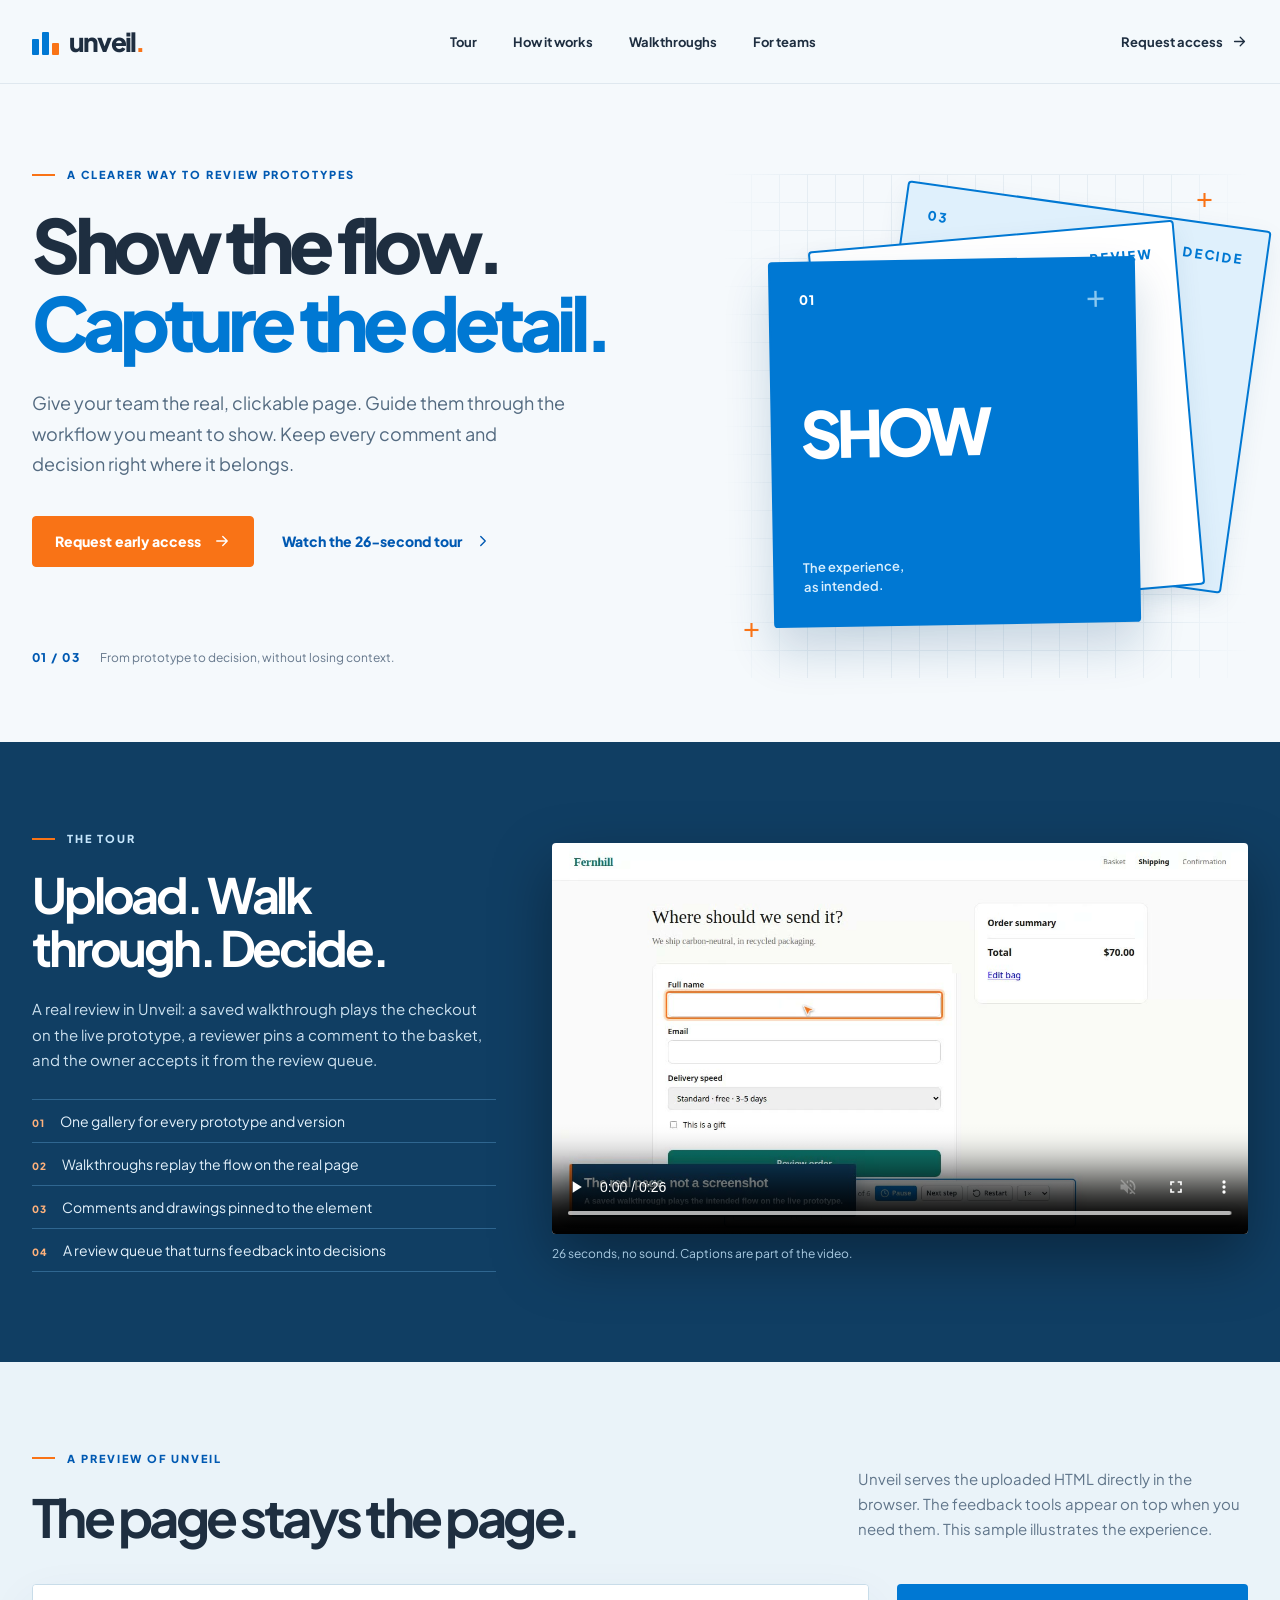
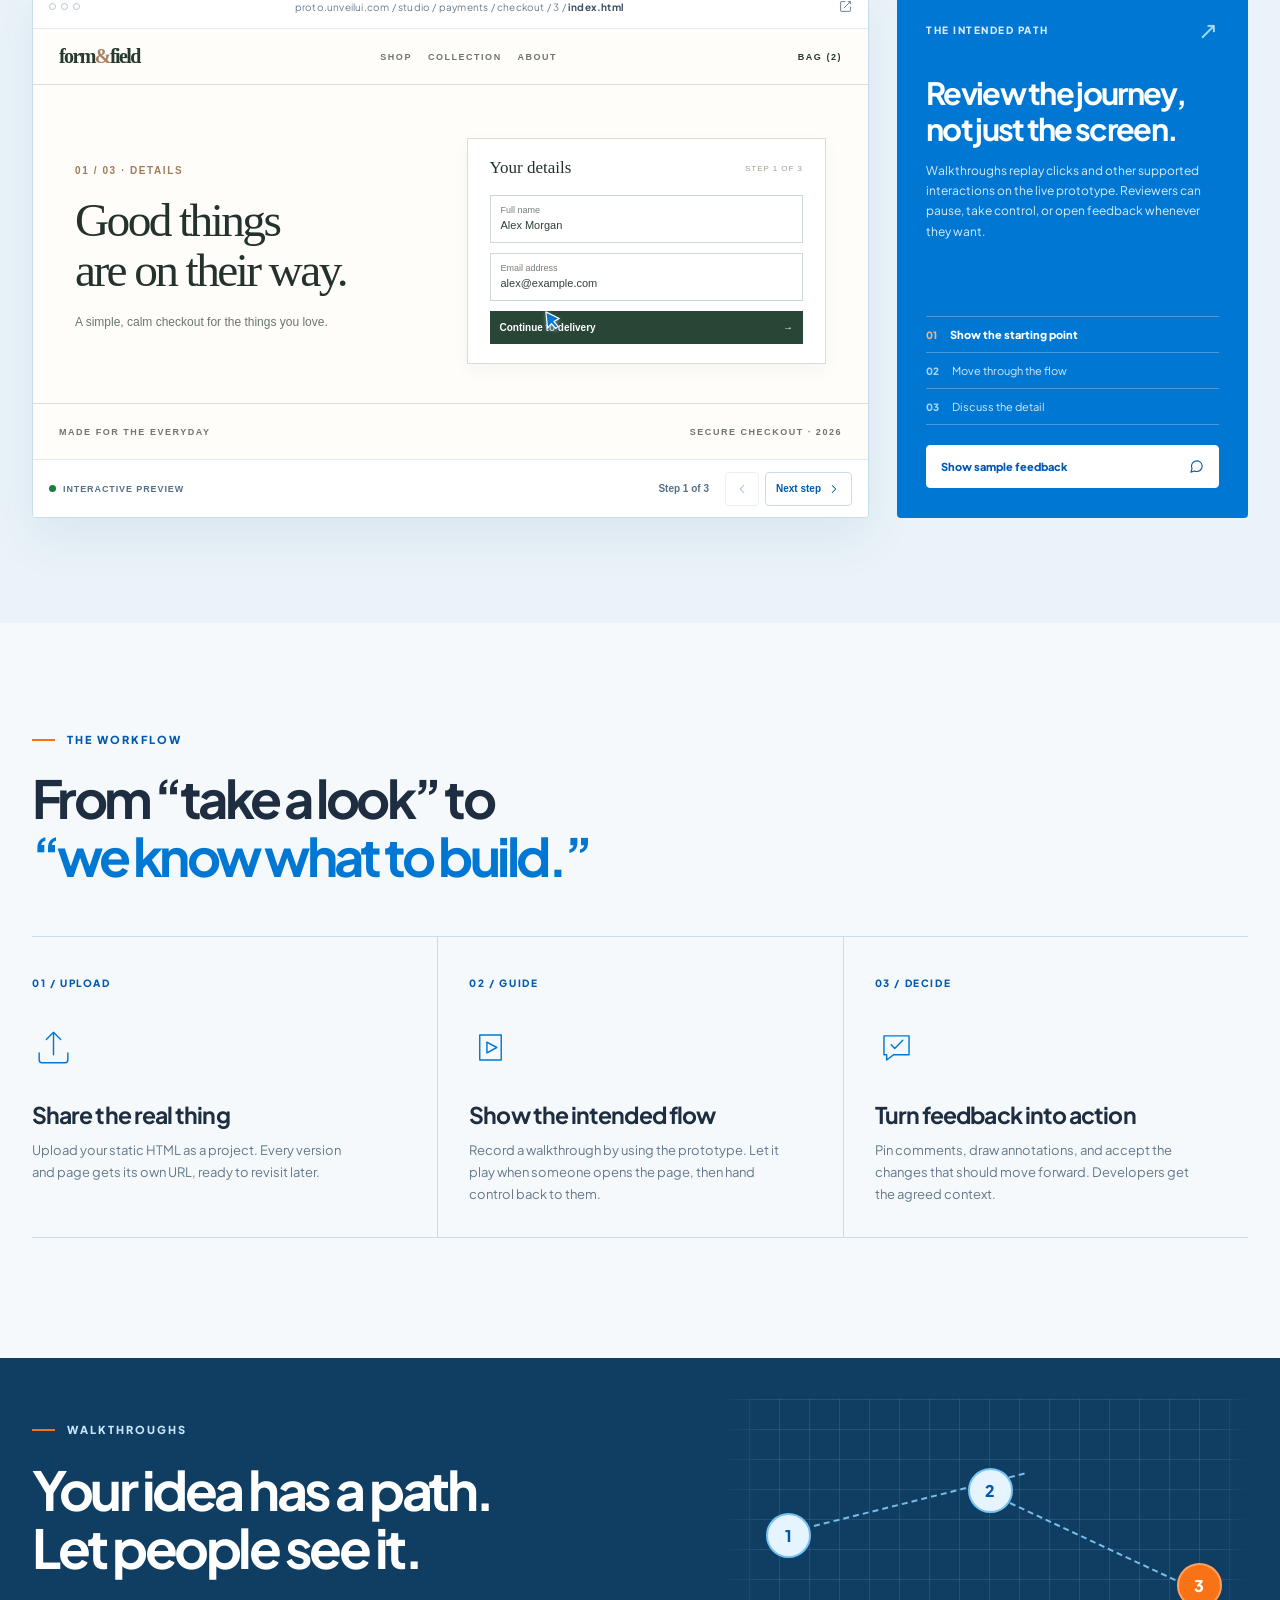
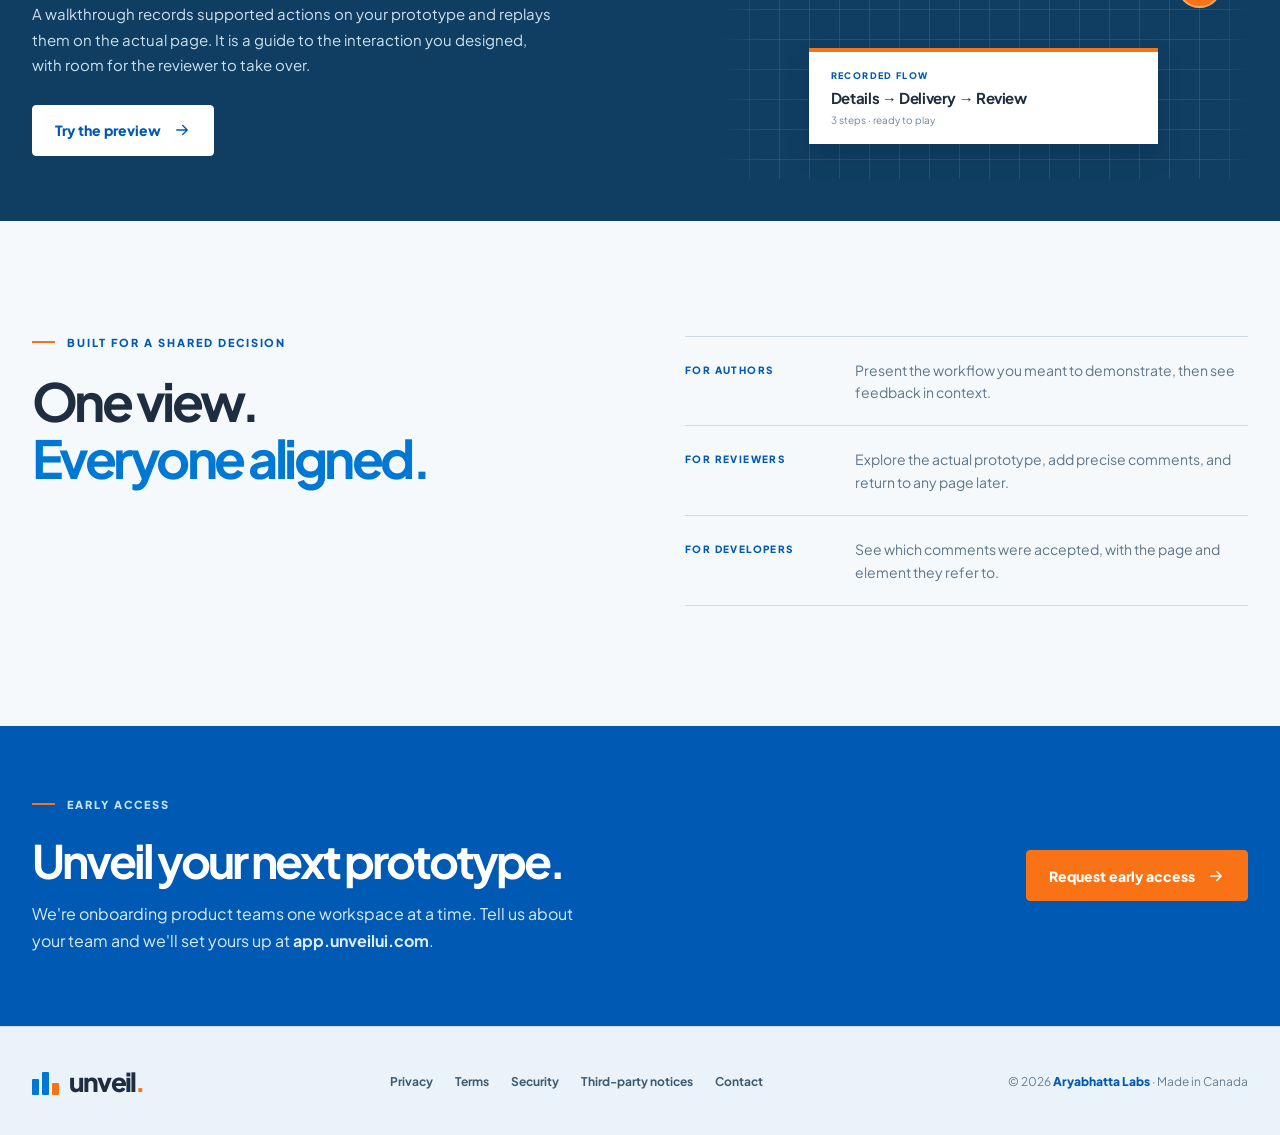
==== public/index.html @ dc978ab9 "Launch site for Unveil with tour video and legal pages Landing page with early-access CTAs and a 26-" ====
<!doctype html>
<html lang="en">
<head>
  <meta charset="utf-8">
  <meta name="viewport" content="width=device-width, initial-scale=1">
  <meta name="theme-color" content="#f5f9fc">
  <meta name="description" content="Unveil gives interactive UI prototypes a place for precise feedback, guided walkthroughs, and clear decisions.">
  <title>Unveil — show the flow, capture the detail</title>
  <link rel="canonical" href="https://www.unveilui.com/">
  <meta property="og:type" content="website">
  <meta property="og:title" content="Unveil — show the flow, capture the detail">
  <meta property="og:description" content="Share the real, clickable prototype. Replay the intended flow. Pin feedback to the exact element and decide what moves forward.">
  <meta property="og:url" content="https://www.unveilui.com/">
  <meta property="og:image" content="https://www.unveilui.com/assets/unveil-launch-poster.jpg">
  <meta property="og:video" content="https://www.unveilui.com/assets/unveil-launch.mp4">
  <link rel="stylesheet" href="styles.css">
  <script src="site.js" defer></script>
</head>
<body>
  <a class="skip-link" href="#main">Skip to content</a>
  <header class="site-header">
    <div class="shell header-inner">
      <a class="brand" href="#top" aria-label="Unveil home">
        <span class="brand-mark" aria-hidden="true"><span></span><span></span><span></span></span>
        <span>unveil<span class="brand-dot">.</span></span>
      </a>
      <nav class="site-nav" aria-label="Main navigation">
        <a href="#tour">Tour</a>
        <a href="#how-it-works">How it works</a>
        <a href="#walkthroughs">Walkthroughs</a>
        <a href="#for-teams">For teams</a>
      </nav>
      <a class="header-link" href="contact/?interest=access">Request access <svg viewBox="0 0 24 24" aria-hidden="true"><path d="M5 12h14m-6-6 6 6-6 6"/></svg></a>
    </div>
  </header>

  <main id="main">
    <section class="hero shell" id="top" aria-labelledby="hero-title">
      <div class="hero-copy">
        <p class="eyebrow"><span class="eyebrow-line"></span> A clearer way to review prototypes</p>
        <h1 id="hero-title">Show the flow.<br><span>Capture the detail.</span></h1>
        <p class="hero-lede">Give your team the real, clickable page. Guide them through the workflow you meant to show. Keep every comment and decision right where it belongs.</p>
        <div class="hero-actions">
          <a class="button button-primary" href="contact/?interest=access">Request early access <svg viewBox="0 0 24 24" aria-hidden="true"><path d="M5 12h14m-6-6 6 6-6 6"/></svg></a>
          <a class="button button-text" href="#tour">Watch the 26-second tour <svg viewBox="0 0 24 24" aria-hidden="true"><path d="m9 18 6-6-6-6"/></svg></a>
        </div>
        <div class="hero-footnote"><span class="footnote-mark" aria-hidden="true">01 / 03</span><span>From prototype to decision, without losing context.</span></div>
      </div>
      <div class="hero-visual" aria-hidden="true">
        <div class="visual-grid"></div>
        <div class="outline-card outline-back"><span>03</span><span>DECIDE</span></div>
        <div class="outline-card outline-mid"><span>02</span><span>REVIEW</span></div>
        <div class="outline-card outline-front">
          <span class="outline-top"><span>01</span><span class="little-plus">+</span></span>
          <span class="outline-word">SHOW</span>
          <span class="outline-bottom">The experience,<br>as intended.</span>
        </div>
        <div class="visual-cross visual-cross-one">+</div><div class="visual-cross visual-cross-two">+</div>
      </div>
    </section>

    <section class="tour-section" id="tour" aria-labelledby="tour-title">
      <div class="shell tour-inner">
        <div class="tour-copy">
          <p class="eyebrow light"><span class="eyebrow-line"></span> The tour</p>
          <h2 id="tour-title">Upload. Walk through. Decide.</h2>
          <p>A real review in Unveil: a saved walkthrough plays the checkout on the live prototype, a reviewer pins a comment to the basket, and the owner accepts it from the review queue.</p>
          <ul class="tour-points">
            <li><span>01</span> One gallery for every prototype and version</li>
            <li><span>02</span> Walkthroughs replay the flow on the real page</li>
            <li><span>03</span> Comments and drawings pinned to the element</li>
            <li><span>04</span> A review queue that turns feedback into decisions</li>
          </ul>
        </div>
        <figure class="tour-video">
          <video controls muted playsinline preload="metadata" poster="assets/unveil-launch-poster.jpg" aria-describedby="tour-caption">
            <source src="assets/unveil-launch.webm" type="video/webm">
            <source src="assets/unveil-launch.mp4" type="video/mp4">
            <a href="assets/unveil-launch.mp4">Download the Unveil tour (MP4, 26 seconds)</a>
          </video>
          <figcaption id="tour-caption">26 seconds, no sound. Captions are part of the video.</figcaption>
        </figure>
      </div>
    </section>

    <section class="preview-section" id="preview" aria-labelledby="preview-title">
      <div class="shell preview-heading">
        <div><p class="eyebrow"><span class="eyebrow-line"></span> A preview of Unveil</p><h2 id="preview-title">The page stays the page.</h2></div>
        <p>Unveil serves the uploaded HTML directly in the browser. The feedback tools appear on top when you need them. This sample illustrates the experience.</p>
      </div>
      <div class="shell preview-layout">
        <div class="preview-browser" aria-label="Interactive illustration of a reviewed prototype">
          <div class="browser-bar"><div class="browser-dots" aria-hidden="true"><i></i><i></i><i></i></div><span class="browser-url">proto.unveilui.com / studio / payments / checkout / 3 / <strong id="preview-path">index.html</strong></span><svg viewBox="0 0 24 24" aria-hidden="true"><path d="M17 3h4v4M10 14 21 3M21 13v7a1 1 0 0 1-1 1H4a1 1 0 0 1-1-1V4a1 1 0 0 1 1-1h7"/></svg></div>
          <div class="prototype" id="prototype">
            <div class="prototype-top"><div class="fake-logo">form<span>&amp;</span>field</div><span>SHOP&nbsp;&nbsp;&nbsp; COLLECTION&nbsp;&nbsp;&nbsp; ABOUT</span><span class="fake-cart">BAG (2)</span></div>
            <div class="prototype-content">
              <div class="prototype-intro"><span class="prototype-step" id="prototype-step">01 / 03 · DETAILS</span><h3 id="prototype-title">Good things<br>are on their way.</h3><p id="prototype-description">A simple, calm checkout for the things you love.</p></div>
              <div class="prototype-form">
                <div class="form-top"><span id="form-label">Your details</span><span id="form-count">STEP 1 OF 3</span></div>
                <div class="fake-field"><small id="field-one-label">Full name</small><span id="field-one-value">Alex Morgan</span></div>
                <div class="fake-field"><small id="field-two-label">Email address</small><span id="field-two-value">alex@example.com</span></div>
                <div class="fake-next" id="fake-next">Continue to delivery <span>→</span></div>
              </div>
            </div>
            <div class="prototype-bottom"><span>MADE FOR THE EVERYDAY</span><span>SECURE CHECKOUT · 2026</span></div>
            <div class="preview-pin" id="preview-pin" aria-label="Sample feedback pin">1</div>
            <div class="sample-comment" id="sample-comment"><span class="comment-label">Feedback · 1 comment</span><strong>Could we make the next step clearer?</strong><p>“Continue to delivery” gives this action a helpful destination.</p><span class="comment-author">Priya · Accepted</span></div>
            <div class="play-cursor" id="play-cursor" aria-hidden="true"><svg viewBox="0 0 24 24"><path d="m4 3 1.8 17 4.1-4.7 4.4 5 2.5-2.2-4.4-5L18 10 4 3Z"/></svg></div>
          </div>
          <div class="preview-toolbar"><span class="live-label"><span></span> INTERACTIVE PREVIEW</span><span class="preview-progress" id="preview-progress" aria-live="polite">Step 1 of 3</span><div class="preview-controls"><button type="button" class="icon-button" id="prev-step" aria-label="Previous walkthrough step" disabled><svg viewBox="0 0 24 24" aria-hidden="true"><path d="m15 18-6-6 6-6"/></svg></button><button type="button" class="control-button" id="next-step">Next step <svg viewBox="0 0 24 24" aria-hidden="true"><path d="m9 18 6-6-6-6"/></svg></button></div></div>
        </div>
        <div class="preview-aside">
          <span class="aside-index">THE INTENDED PATH <span>↗</span></span>
          <h3>Review the journey, not just the screen.</h3>
          <p>Walkthroughs replay clicks and other supported interactions on the live prototype. Reviewers can pause, take control, or open feedback whenever they want.</p>
          <ol class="step-list" id="step-list"><li class="current"><span>01</span> Show the starting point</li><li><span>02</span> Move through the flow</li><li><span>03</span> Discuss the detail</li></ol>
          <button class="aside-action" id="toggle-comment" type="button" aria-pressed="false">Show sample feedback <svg viewBox="0 0 24 24" aria-hidden="true"><path d="M21 11.5a8.4 8.4 0 0 1-.9 3.8 8.5 8.5 0 0 1-7.6 4.7 8.4 8.4 0 0 1-3.8-.9L3 21l1.9-5.7a8.4 8.4 0 0 1-.9-3.8A8.5 8.5 0 0 1 12.5 3H13a8.5 8.5 0 0 1 8 8v.5Z"/></svg></button>
        </div>
      </div>
    </section>

    <section class="process-section shell" id="how-it-works" aria-labelledby="process-title">
      <div class="section-head"><p class="eyebrow"><span class="eyebrow-line"></span> The workflow</p><h2 id="process-title">From “take a look” to<br><span>“we know what to build.”</span></h2></div>
      <div class="process-grid">
        <article class="process-card"><span class="card-number">01 / UPLOAD</span><svg viewBox="0 0 48 48" aria-hidden="true"><path d="M24 32V7m-8 8 8-8 8 8M8 30v8a3 3 0 0 0 3 3h26a3 3 0 0 0 3-3v-8"/></svg><h3>Share the real thing</h3><p>Upload your static HTML as a project. Every version and page gets its own URL, ready to revisit later.</p></article>
        <article class="process-card"><span class="card-number">02 / GUIDE</span><svg viewBox="0 0 48 48" aria-hidden="true"><path d="M12 10h24v28H12zM20 18l11 6-11 6V18Z"/></svg><h3>Show the intended flow</h3><p>Record a walkthrough by using the prototype. Let it play when someone opens the page, then hand control back to them.</p></article>
        <article class="process-card"><span class="card-number">03 / DECIDE</span><svg viewBox="0 0 48 48" aria-hidden="true"><path d="M10 11h28v21H21l-8 6v-6h-3V11ZM18 21l4 4 9-9"/></svg><h3>Turn feedback into action</h3><p>Pin comments, draw annotations, and accept the changes that should move forward. Developers get the agreed context.</p></article>
      </div>
    </section>

    <section class="walkthrough-section" id="walkthroughs" aria-labelledby="walkthrough-title"><div class="shell walkthrough-inner"><div class="walkthrough-copy"><p class="eyebrow light"><span class="eyebrow-line"></span> Walkthroughs</p><h2 id="walkthrough-title">Your idea has a path.<br>Let people see it.</h2><p>A walkthrough records supported actions on your prototype and replays them on the actual page. It is a guide to the interaction you designed, with room for the reviewer to take over.</p><a class="button button-light" href="#preview">Try the preview <svg viewBox="0 0 24 24" aria-hidden="true"><path d="M5 12h14m-6-6 6 6-6 6"/></svg></a></div><div class="walkthrough-art" aria-hidden="true"><div class="art-path"><span class="path-point a">1</span><span class="path-line one"></span><span class="path-point b">2</span><span class="path-line two"></span><span class="path-point c">3</span></div><div class="art-caption"><span>RECORDED FLOW</span><strong>Details → Delivery → Review</strong><small>3 steps · ready to play</small></div></div></div></section>

    <section class="teams-section shell" id="for-teams" aria-labelledby="teams-title"><div class="teams-intro"><p class="eyebrow"><span class="eyebrow-line"></span> Built for a shared decision</p><h2 id="teams-title">One view.<br><span>Everyone aligned.</span></h2></div><div class="teams-list"><div><span>FOR AUTHORS</span><p>Present the workflow you meant to demonstrate, then see feedback in context.</p></div><div><span>FOR REVIEWERS</span><p>Explore the actual prototype, add precise comments, and return to any page later.</p></div><div><span>FOR DEVELOPERS</span><p>See which comments were accepted, with the page and element they refer to.</p></div></div></section>

    <section class="cta-section" aria-labelledby="cta-title">
      <div class="shell cta-inner">
        <div>
          <p class="eyebrow light"><span class="eyebrow-line"></span> Early access</p>
          <h2 id="cta-title">Unveil your next prototype.</h2>
          <p>We're onboarding product teams one workspace at a time. Tell us about your team and we'll set yours up at <strong>app.unveilui.com</strong>.</p>
        </div>
        <a class="button button-primary" href="contact/?interest=access">Request early access <svg viewBox="0 0 24 24" aria-hidden="true"><path d="M5 12h14m-6-6 6 6-6 6"/></svg></a>
      </div>
    </section>
  </main>

  <footer class="footer">
    <div class="shell footer-inner">
      <a class="brand" href="#top" aria-label="Unveil home"><span class="brand-mark" aria-hidden="true"><span></span><span></span><span></span></span><span>unveil<span class="brand-dot">.</span></span></a>
      <nav class="footer-links" aria-label="Legal and support">
        <a href="privacy.html">Privacy</a>
        <a href="terms.html">Terms</a>
        <a href="security.html">Security</a>
        <a href="third-party-notices.html">Third-party notices</a>
        <a href="contact/">Contact</a>
      </nav>
      <p>© 2026 <a href="https://aryabhatta.ca">Aryabhatta Labs</a> · Made in Canada</p>
    </div>
  </footer>
</body>
</html>
---- public/styles.css ----
@font-face{font-family:"Plus Jakarta Sans";font-style:normal;font-weight:400 800;font-display:swap;src:url("fonts/plus-jakarta-sans-latin.woff2") format("woff2")}
:root{--color-primary:#0078d3;--color-primary-strong:#0059b2;--color-primary-soft:#ebf6ff;--color-accent:#f97316;--color-on-accent:#fff;--color-background:#f5f9fc;--color-foreground:#1e2e40;--color-card:#fff;--color-muted:#eff2f7;--color-muted-foreground:#66788c;--color-border:#d1d6dd;--color-ring:#0078d3;--radius:4px;--space-xs:4px;--space-sm:8px;--space-md:16px;--space-lg:24px;--space-xl:32px;--space-2xl:48px;--space-3xl:64px;font-family:"Plus Jakarta Sans","Segoe UI",sans-serif;color:var(--color-foreground);background:var(--color-background);font-synthesis:none}
*{box-sizing:border-box}html{scroll-behavior:smooth}body{margin:0;min-width:320px}button,a{font:inherit}button{cursor:pointer}a{color:inherit;text-decoration:none}svg{width:20px;height:20px;fill:none;stroke:currentColor;stroke-width:1.8;stroke-linecap:round;stroke-linejoin:round}button:focus-visible,a:focus-visible{outline:3px solid var(--color-ring);outline-offset:4px}.shell{width:min(100% - 64px,1280px);margin-inline:auto}.skip-link{position:absolute;z-index:100;top:-60px;left:20px;background:var(--color-card);padding:12px}.skip-link:focus{top:10px}
.site-header{height:84px;border-bottom:1px solid #dfe8ef;background:rgba(245,249,252,.95);position:relative;z-index:10}.header-inner{height:100%;display:flex;align-items:center;justify-content:space-between;gap:32px}.brand{display:inline-flex;align-items:center;gap:10px;font-size:26px;font-weight:800;letter-spacing:-.07em;white-space:nowrap}.brand-dot{color:var(--color-accent)}.brand-mark{height:27px;width:27px;display:grid;grid-template-columns:repeat(3,1fr);align-items:end;gap:3px}.brand-mark span{display:block;background:var(--color-primary);height:16px;border-radius:1px}.brand-mark span:nth-child(2){height:23px}.brand-mark span:nth-child(3){height:12px;background:var(--color-accent)}.site-nav{display:flex;align-items:center;gap:36px}.site-nav a,.header-link{font-size:13px;font-weight:700;transition:color .2s}.site-nav a:hover,.header-link:hover{color:var(--color-primary-strong)}.header-link{display:inline-flex;align-items:center;gap:8px}.header-link svg{width:17px;height:17px}
.hero{min-height:658px;display:grid;grid-template-columns:1.1fr .9fr;align-items:center;gap:50px;position:relative}.hero-copy{padding:72px 0 65px}.eyebrow{display:flex;align-items:center;gap:12px;font-size:11px;letter-spacing:.18em;font-weight:800;text-transform:uppercase;color:var(--color-primary-strong);margin:0 0 24px}.eyebrow-line{display:block;width:23px;height:2px;background:var(--color-accent)}h1,h2,h3,p{margin-top:0}h1{font-size:clamp(55px,5.8vw,88px);letter-spacing:-.073em;line-height:1.045;margin-bottom:28px;font-weight:800}h1 span{color:var(--color-primary)}.hero-lede{max-width:540px;color:#536a80;font-size:18px;line-height:1.7;margin-bottom:36px}.hero-actions{display:flex;gap:20px;align-items:center;flex-wrap:wrap}.button{display:inline-flex;justify-content:center;align-items:center;gap:12px;padding:15px 22px;border-radius:var(--radius);font-weight:800;font-size:14px;min-height:51px;transition:background .2s,color .2s,border-color .2s}.button svg{width:18px;height:18px}.button-primary{background:var(--color-accent);color:var(--color-on-accent);border:1px solid var(--color-accent)}.button-primary:hover{background:#d95e07;border-color:#d95e07}.button-text{color:var(--color-primary-strong);padding-inline:8px}.button-text:hover{color:var(--color-accent)}.hero-footnote{margin-top:83px;display:flex;align-items:center;gap:20px;color:var(--color-muted-foreground);font-size:12px}.footnote-mark{color:var(--color-primary-strong);font-weight:800;letter-spacing:.12em}.hero-visual{height:530px;position:relative;isolation:isolate}.visual-grid{position:absolute;inset:26px 0 0;background-image:linear-gradient(#d8e4ed 1px,transparent 1px),linear-gradient(90deg,#d8e4ed 1px,transparent 1px);background-size:28px 28px;mask-image:linear-gradient(90deg,transparent 0,#000 16%,#000 85%,transparent 100%);opacity:.55}.outline-card{position:absolute;width:70%;height:69%;border:2px solid var(--color-primary);background:var(--color-card);border-radius:var(--radius);box-shadow:0 8px 24px rgba(28,77,113,.08)}.outline-back{right:0;top:56px;background:#dff0fc;color:var(--color-primary);display:flex;justify-content:space-between;padding:22px;font-weight:800;letter-spacing:.15em;font-size:13px;transform:rotate(8deg)}.outline-mid{right:58px;top:87px;background:#fff;color:var(--color-primary);display:flex;justify-content:space-between;padding:22px;font-weight:800;letter-spacing:.15em;font-size:13px;transform:rotate(-5deg)}.outline-front{right:110px;top:111px;background:var(--color-primary);color:#fff;padding:28px;display:flex;flex-direction:column;justify-content:space-between;transform:rotate(-1deg);box-shadow:0 24px 45px rgba(10,68,115,.19)}.outline-top{display:flex;justify-content:space-between;font-size:13px;font-weight:800;letter-spacing:.1em}.little-plus{font-size:32px;line-height:15px;color:#8bc8ef;font-weight:400}.outline-word{font-size:clamp(50px,5vw,84px);letter-spacing:-.09em;font-weight:800;line-height:1}.outline-bottom{font-size:13px;line-height:1.5;font-weight:600;color:#d8effe}.visual-cross{position:absolute;color:var(--color-accent);font-size:28px}.visual-cross-one{top:30px;right:35px}.visual-cross-two{bottom:35px;left:20px}
.preview-section{background:#eaf3f9;padding:90px 0 105px}.preview-heading{display:flex;justify-content:space-between;align-items:end;gap:50px;margin-bottom:38px}.preview-heading h2,.section-head h2,.teams-intro h2{font-size:clamp(38px,4.1vw,61px);letter-spacing:-.067em;line-height:1.1;margin:0}.preview-heading>p{max-width:390px;color:#60758a;line-height:1.65;font-size:15px;margin:0 0 5px}.preview-layout{display:grid;grid-template-columns:minmax(0,1.55fr) minmax(250px,.65fr);gap:28px;align-items:stretch}.preview-browser{background:#fff;border:1px solid #c8dce9;box-shadow:0 20px 50px rgba(28,77,113,.08);border-radius:var(--radius);overflow:hidden;min-width:0}.browser-bar{height:44px;border-bottom:1px solid #e4ebef;display:flex;align-items:center;gap:20px;padding:0 16px;background:#fff;color:#6a7d8d;font-size:10px}.browser-dots{display:flex;gap:5px;flex:none}.browser-dots i{width:7px;height:7px;border:1px solid #b7c5ce;border-radius:50%}.browser-url{overflow:hidden;text-overflow:ellipsis;white-space:nowrap;margin:auto;letter-spacing:.02em}.browser-url strong{color:#3a5265}.browser-bar svg{width:13px;height:13px;flex:none}.prototype{height:430px;background:#fffdf9;position:relative;overflow:hidden;color:#23322b;font-family:Georgia,serif}.prototype-top,.prototype-bottom{height:56px;display:flex;align-items:center;justify-content:space-between;padding:0 26px;border-bottom:1px solid #d8ddd8;font-family:"Segoe UI",sans-serif;font-size:9px;letter-spacing:.17em;color:#6f756e;font-weight:700}.fake-logo{font-family:Georgia,serif;font-size:20px;letter-spacing:-.08em;color:#25392d;font-weight:700}.fake-logo span{color:#a48262}.fake-cart{color:#25392d}.prototype-content{display:grid;grid-template-columns:1fr 1fr;min-height:318px;gap:32px;padding:44px 42px 30px}.prototype-intro{align-self:center}.prototype-step{font-family:"Segoe UI",sans-serif;color:#a17c59;font-size:10px;letter-spacing:.16em;font-weight:700}.prototype-intro h3{font-size:clamp(28px,3.7vw,53px);letter-spacing:-.055em;line-height:1.07;font-weight:400;margin:17px 0}.prototype-intro p{font-family:"Segoe UI",sans-serif;font-size:12px;color:#68776d;line-height:1.5}.prototype-form{border:1px solid #d8ddd8;padding:19px 22px;background:#fff;align-self:center;box-shadow:0 6px 18px rgba(35,50,43,.04)}.form-top{display:flex;justify-content:space-between;align-items:center;gap:8px;font-family:"Segoe UI",sans-serif;margin-bottom:17px}.form-top span:first-child{font-family:Georgia,serif;font-size:17px}.form-top span:last-child{font-size:8px;color:#9e9d91;letter-spacing:.12em}.fake-field{border:1px solid #ced9d0;margin-bottom:10px;padding:9px 10px;display:flex;flex-direction:column;gap:4px;font-family:"Segoe UI",sans-serif;font-size:11px;color:#314237;min-height:48px}.fake-field small{font-size:9px;color:#748176}.fake-next{background:#294536;color:#fff;padding:11px 10px;font:700 10px "Segoe UI",sans-serif;display:flex;justify-content:space-between;align-items:center}.prototype-bottom{border-top:1px solid #d8ddd8;border-bottom:0;height:56px}.preview-pin{position:absolute;right:27%;top:62%;border-radius:50%;height:29px;width:29px;background:var(--color-accent);color:#fff;display:none;place-items:center;font:800 12px "Segoe UI",sans-serif;box-shadow:0 0 0 4px #fff}.sample-comment{position:absolute;right:4%;top:33%;width:230px;background:#fff;border:1px solid var(--color-border);border-left:3px solid var(--color-accent);padding:14px 15px;box-shadow:0 8px 22px rgba(28,77,113,.12);font-family:"Segoe UI",sans-serif;display:none}.comment-label{font-size:9px;color:var(--color-primary-strong);font-weight:800;letter-spacing:.12em;text-transform:uppercase}.sample-comment strong{display:block;font-size:12px;line-height:1.4;margin:10px 0 4px}.sample-comment p{font-size:10px;line-height:1.5;color:#5e6b61;margin:0 0 10px}.comment-author{font-size:9px;font-weight:700;color:#16803c}.prototype.show-feedback .preview-pin{display:grid}.prototype.show-feedback .sample-comment{display:block}.play-cursor{position:absolute;left:61%;top:65%;color:var(--color-primary);transition:top .25s ease,left .25s ease}.play-cursor svg{width:23px;height:23px;fill:var(--color-primary);stroke:#fff;stroke-width:1.2;filter:drop-shadow(0 2px 2px #7291a7)}.preview-toolbar{height:58px;display:flex;align-items:center;gap:16px;padding:0 16px;background:#fff;border-top:1px solid #e0eaf0;font:700 10px "Segoe UI",sans-serif;color:#557087}.live-label{font-size:9px;letter-spacing:.1em;display:inline-flex;align-items:center;gap:7px}.live-label span{width:7px;height:7px;border-radius:50%;background:#16803c}.preview-progress{margin-left:auto;white-space:nowrap}.preview-controls{display:flex;align-items:center;gap:6px}.icon-button,.control-button{display:inline-flex;align-items:center;justify-content:center;border:1px solid #c7dce8;background:#fff;color:var(--color-primary-strong);height:34px;border-radius:var(--radius);transition:background .2s}.icon-button{width:34px}.icon-button:disabled{opacity:.4;cursor:not-allowed}.control-button{font-size:10px;font-weight:800;gap:6px;padding:0 10px}.control-button:hover:not(:disabled),.icon-button:hover:not(:disabled){background:var(--color-primary-soft)}.control-button svg,.icon-button svg{width:14px;height:14px}.preview-aside{background:var(--color-primary);color:#fff;padding:30px 29px;display:flex;flex-direction:column;border-radius:var(--radius)}.aside-index{display:flex;justify-content:space-between;align-items:center;color:#d7edff;font-size:10px;letter-spacing:.15em;font-weight:800}.aside-index span{font-size:24px;color:#a5d8fa}.preview-aside h3{font-size:clamp(26px,2.4vw,35px);line-height:1.16;letter-spacing:-.055em;margin:30px 0 14px}.preview-aside p{font-size:12px;color:#d9edfb;line-height:1.7;margin-bottom:25px}.step-list{list-style:none;padding:0;margin:auto 0 20px;border-top:1px solid #459ade}.step-list li{display:flex;align-items:center;gap:13px;padding:11px 0;border-bottom:1px solid #459ade;font-size:11px;color:#d3e9f9}.step-list li span{font-size:10px;font-weight:800;color:#a8d7f6}.step-list li.current{color:#fff;font-weight:800}.step-list li.current span{color:#ffb27c}.aside-action{width:100%;background:#fff;border:1px solid #fff;color:var(--color-primary-strong);min-height:43px;border-radius:var(--radius);display:flex;align-items:center;justify-content:space-between;padding:0 14px;font-size:11px;font-weight:800;transition:background .2s}.aside-action:hover{background:#eaf5fd}.aside-action svg{width:15px;height:15px}
.process-section{padding-top:110px;padding-bottom:120px}.section-head{margin-bottom:50px}.section-head h2 span,.teams-intro h2 span{color:var(--color-primary)}.process-grid{display:grid;grid-template-columns:repeat(3,1fr);border-top:1px solid #cbdbe7;border-bottom:1px solid #cbdbe7}.process-card{padding:33px 31px 32px 0;min-height:290px}.process-card+article{border-left:1px solid #cbdbe7;padding-left:31px}.card-number{color:var(--color-primary-strong);font-size:10px;font-weight:800;letter-spacing:.16em}.process-card>svg{display:block;width:43px;height:43px;margin:35px 0 31px;color:var(--color-primary);stroke-width:1.6}.process-card h3{font-size:23px;letter-spacing:-.04em;margin-bottom:10px}.process-card p{color:#64798c;line-height:1.7;font-size:13px;max-width:320px;margin:0}
.walkthrough-section{background:#103e63;color:#fff;overflow:hidden}.walkthrough-inner{min-height:445px;display:grid;grid-template-columns:1.1fr .9fr;gap:40px;align-items:center}.walkthrough-copy{padding:65px 0}.eyebrow.light{color:#c6e6fc}.walkthrough-copy h2{font-size:clamp(38px,4.2vw,61px);letter-spacing:-.065em;line-height:1.08;margin-bottom:25px}.walkthrough-copy>p:not(.eyebrow){max-width:520px;color:#cce1ef;line-height:1.7;font-size:15px;margin-bottom:27px}.button-light{background:#fff;color:#0059b2;border:1px solid #fff}.button-light:hover{background:#dceffb}.walkthrough-art{height:380px;position:relative;background-image:linear-gradient(rgba(161,209,241,.13) 1px,transparent 1px),linear-gradient(90deg,rgba(161,209,241,.13) 1px,transparent 1px);background-size:30px 30px;mask-image:linear-gradient(90deg,transparent,#000 8%,#000 95%,transparent)}.art-path{position:absolute;inset:0}.path-point{position:absolute;z-index:1;display:grid;place-items:center;width:45px;height:45px;background:#e5f4ff;border:2px solid #77c3f4;color:var(--color-primary-strong);font-weight:800;border-radius:50%}.path-point.a{left:9%;top:30%}.path-point.b{left:47%;top:18%}.path-point.c{right:5%;top:43%;background:var(--color-accent);border-color:#ffa261;color:#fff}.path-line{position:absolute;height:2px;border-top:2px dashed #79bce8;transform-origin:left center}.path-line.one{width:41%;left:18%;top:33%;transform:rotate(-14deg)}.path-line.two{width:40%;left:55%;top:27%;transform:rotate(25deg)}.art-caption{position:absolute;bottom:35px;left:17%;background:#fff;color:var(--color-foreground);width:66%;padding:18px 22px;border-top:4px solid var(--color-accent);box-shadow:0 12px 24px rgba(0,0,0,.13);display:flex;flex-direction:column;gap:7px}.art-caption span{font-size:9px;color:var(--color-primary-strong);letter-spacing:.15em;font-weight:800}.art-caption strong{font-size:15px;letter-spacing:-.025em}.art-caption small{color:#718699;font-size:10px}
.teams-section{display:grid;grid-template-columns:1fr 1fr;gap:90px;padding-top:115px;padding-bottom:120px}.teams-list{border-top:1px solid #cbdbe7}.teams-list>div{display:grid;grid-template-columns:145px 1fr;gap:25px;padding:22px 0;border-bottom:1px solid #cbdbe7}.teams-list span{font-size:10px;letter-spacing:.14em;font-weight:800;color:var(--color-primary-strong);margin-top:5px}.teams-list p{font-size:14px;line-height:1.6;color:#5f7588;margin:0}.footer{background:#eaf3f9;border-top:1px solid #d0e0eb}.footer-inner{min-height:108px;display:flex;align-items:center;justify-content:space-between;gap:20px}.footer p{font-size:12px;color:#667e91;margin:0}.footer a:last-child{font-size:12px;font-weight:800;color:var(--color-primary-strong);display:inline-flex;align-items:center;gap:8px}.footer a:last-child svg{width:17px;height:17px}
@media(max-width:1050px){.hero{grid-template-columns:1fr .78fr;gap:18px;min-height:570px}.outline-front{right:65px}.outline-mid{right:35px}.hero-footnote{margin-top:55px}.preview-layout{grid-template-columns:1.5fr .7fr}.preview-aside{padding:24px}.prototype-content{padding:36px 25px}.teams-section{gap:45px}}
@media(max-width:800px){.shell{width:min(100% - 40px,1280px)}.site-header{height:72px}.site-nav{gap:16px}.site-nav a{font-size:11px}.header-link{font-size:11px}.hero{display:block;min-height:0}.hero-copy{padding:65px 0 15px}.hero-visual{height:380px;max-width:530px;margin:auto}.outline-card{height:73%;width:58%}.outline-front{right:31%;top:63px}.outline-mid{right:17%;top:45px}.outline-back{right:5%;top:25px}.hero-footnote{margin-top:45px}.preview-section{padding:70px 0}.preview-heading{display:block}.preview-heading>p{margin-top:18px}.preview-layout{grid-template-columns:1fr}.preview-aside{min-height:260px}.preview-aside h3{margin:15px 0}.step-list{margin-top:0}.process-section{padding:80px 0}.process-card{padding-right:18px}.process-card+article{padding-left:18px}.process-card h3{font-size:20px}.walkthrough-inner{grid-template-columns:1fr 1fr;gap:10px}.teams-section{gap:35px;padding:75px 0}.teams-list>div{grid-template-columns:110px 1fr;gap:14px}}
@media(max-width:600px){.shell{width:min(100% - 32px,1280px)}.header-inner{gap:15px}.site-nav{display:none}.header-link{margin-left:auto}.hero-copy{padding:52px 0 18px}.hero h1{font-size:clamp(47px,11vw,64px)}.hero-lede{font-size:16px}.hero-footnote{margin-top:36px}.hero-visual{height:350px}.outline-card{height:68%;width:65%}.outline-front{right:28%;top:66px;padding:19px}.outline-mid{right:16%;top:48px}.outline-back{right:4%;top:30px}.outline-word{font-size:60px}.preview-heading h2,.section-head h2,.teams-intro h2{font-size:39px}.preview-browser{margin:0 -16px;border-left:0;border-right:0}.prototype{height:430px}.prototype-top,.prototype-bottom{padding:0 15px}.prototype-top>span:nth-child(2){display:none}.prototype-content{grid-template-columns:1fr;gap:10px;padding:24px}.prototype-intro h3{font-size:32px;margin:8px 0}.prototype-intro p{margin:0}.prototype-form{width:100%;padding:12px 15px}.fake-field{min-height:40px;padding:6px 9px}.form-top{margin-bottom:8px}.prototype-bottom{height:40px}.sample-comment{right:6%;top:34%;width:210px}.preview-pin{right:20%;top:72%}.play-cursor{left:75%;top:73%}.preview-toolbar{padding:0 9px;gap:8px}.live-label{font-size:8px}.preview-progress{font-size:9px}.process-grid{grid-template-columns:1fr}.process-card,.process-card+article{border:0;border-bottom:1px solid #cbdbe7;padding:26px 0;min-height:0}.process-card:last-child{border-bottom:0}.process-card>svg{margin:20px 0}.walkthrough-inner{display:block}.walkthrough-copy{padding:62px 0 0}.walkthrough-art{height:290px}.art-caption{bottom:25px}.teams-section{grid-template-columns:1fr;gap:35px}.teams-list>div{grid-template-columns:105px 1fr}.footer-inner{min-height:140px;flex-wrap:wrap;justify-content:flex-start;gap:14px 25px;padding:25px 0}.footer p{order:3;width:100%}}
.prototype-intro h3{white-space:pre-line}
@media(prefers-reduced-motion:reduce){html{scroll-behavior:auto}*,*::before,*::after{animation-duration:.01ms!important;transition-duration:.01ms!important}}
@media(forced-colors:active){.button-primary,.preview-aside,.outline-front,.walkthrough-section{border:1px solid CanvasText}.preview-pin,.brand-mark span,.live-label span{forced-color-adjust:none}.step-list li.current{outline:1px solid Highlight}}
.tour-section{background:#103e63;color:#fff;padding:90px 0}.tour-inner{display:grid;grid-template-columns:.8fr 1.2fr;gap:56px;align-items:center}.tour-copy h2{font-size:clamp(36px,3.8vw,56px);letter-spacing:-.065em;line-height:1.08;margin-bottom:22px}.tour-copy>p:not(.eyebrow){color:#cce1ef;line-height:1.7;font-size:15px;margin-bottom:26px}.tour-points{list-style:none;margin:0;padding:0;border-top:1px solid #2f6690}.tour-points li{display:flex;gap:14px;align-items:baseline;padding:12px 0;border-bottom:1px solid #2f6690;font-size:14px;color:#e4f2fc}.tour-points span{font-size:10px;font-weight:800;letter-spacing:.14em;color:#ffb27c}.tour-video{margin:0}.tour-video video{display:block;width:100%;aspect-ratio:16/9;height:auto;background:#0b2d49;border-radius:var(--radius);box-shadow:0 24px 60px rgba(0,0,0,.35)}.tour-video figcaption{margin-top:12px;font-size:12px;color:#a9cbe2}
.cta-section{background:var(--color-primary-strong);color:#fff}.cta-inner{display:flex;align-items:center;justify-content:space-between;gap:40px;padding:72px 0}.cta-inner h2{font-size:clamp(34px,3.6vw,52px);letter-spacing:-.065em;line-height:1.1;margin-bottom:14px}.cta-inner p:not(.eyebrow){max-width:560px;color:#dcecf9;line-height:1.7;margin:0}.cta-inner .button{flex:none}
.footer-links{display:flex;flex-wrap:wrap;gap:8px 22px}.footer .footer-links a{font-size:12px;font-weight:700;color:#3e5b72}.footer .footer-links a:hover{color:var(--color-primary-strong)}.footer p a{font-weight:700;color:inherit}.footer p a:hover{color:var(--color-primary-strong)}
.legal{padding:72px 0 96px}.legal-inner{max-width:780px}.legal h1{font-size:clamp(40px,5vw,64px);margin-bottom:12px}.legal .updated{color:var(--color-muted-foreground);font-size:13px;margin-bottom:40px}.legal h2{font-size:24px;letter-spacing:-.04em;margin:44px 0 12px}.legal h3{font-size:17px;letter-spacing:-.02em;margin:28px 0 8px}.legal p,.legal li{color:#3f566b;line-height:1.75;font-size:15px}.legal ul{padding-left:22px}.legal a{color:var(--color-primary-strong);text-decoration:underline;text-underline-offset:3px}.legal table{width:100%;border-collapse:collapse;margin:16px 0;font-size:14px}.legal th,.legal td{text-align:left;padding:10px 12px;border-bottom:1px solid var(--color-border);vertical-align:top;color:#3f566b}.legal th{color:var(--color-foreground);font-size:12px;letter-spacing:.06em;text-transform:uppercase}
.contact-form{display:grid;gap:18px;margin-top:8px}.form-field{display:grid;gap:7px}.form-field label{font-size:13px;font-weight:700}.form-field input,.form-field select,.form-field textarea{font:inherit;font-size:15px;padding:12px 14px;border:1px solid var(--color-border);border-radius:var(--radius);background:var(--color-card);color:var(--color-foreground);min-height:48px}.form-field textarea{resize:vertical}.form-field input:focus-visible,.form-field select:focus-visible,.form-field textarea:focus-visible{outline:3px solid var(--color-ring);outline-offset:1px}.contact-form .button{justify-self:start;cursor:pointer}.form-feedback{padding:16px 18px;border-radius:var(--radius);font-size:14px;line-height:1.6}.form-feedback--success{background:#e7f6ec;border:1px solid #9fd5b0;color:#14532d}.form-feedback--error{background:#fdecec;border:1px solid #f1b0b0;color:#7f1d1d}
@media(max-width:800px){.tour-inner{grid-template-columns:1fr;gap:36px}.tour-section{padding:70px 0}.cta-inner{flex-direction:column;align-items:flex-start;padding:60px 0}.legal{padding:52px 0 72px}}
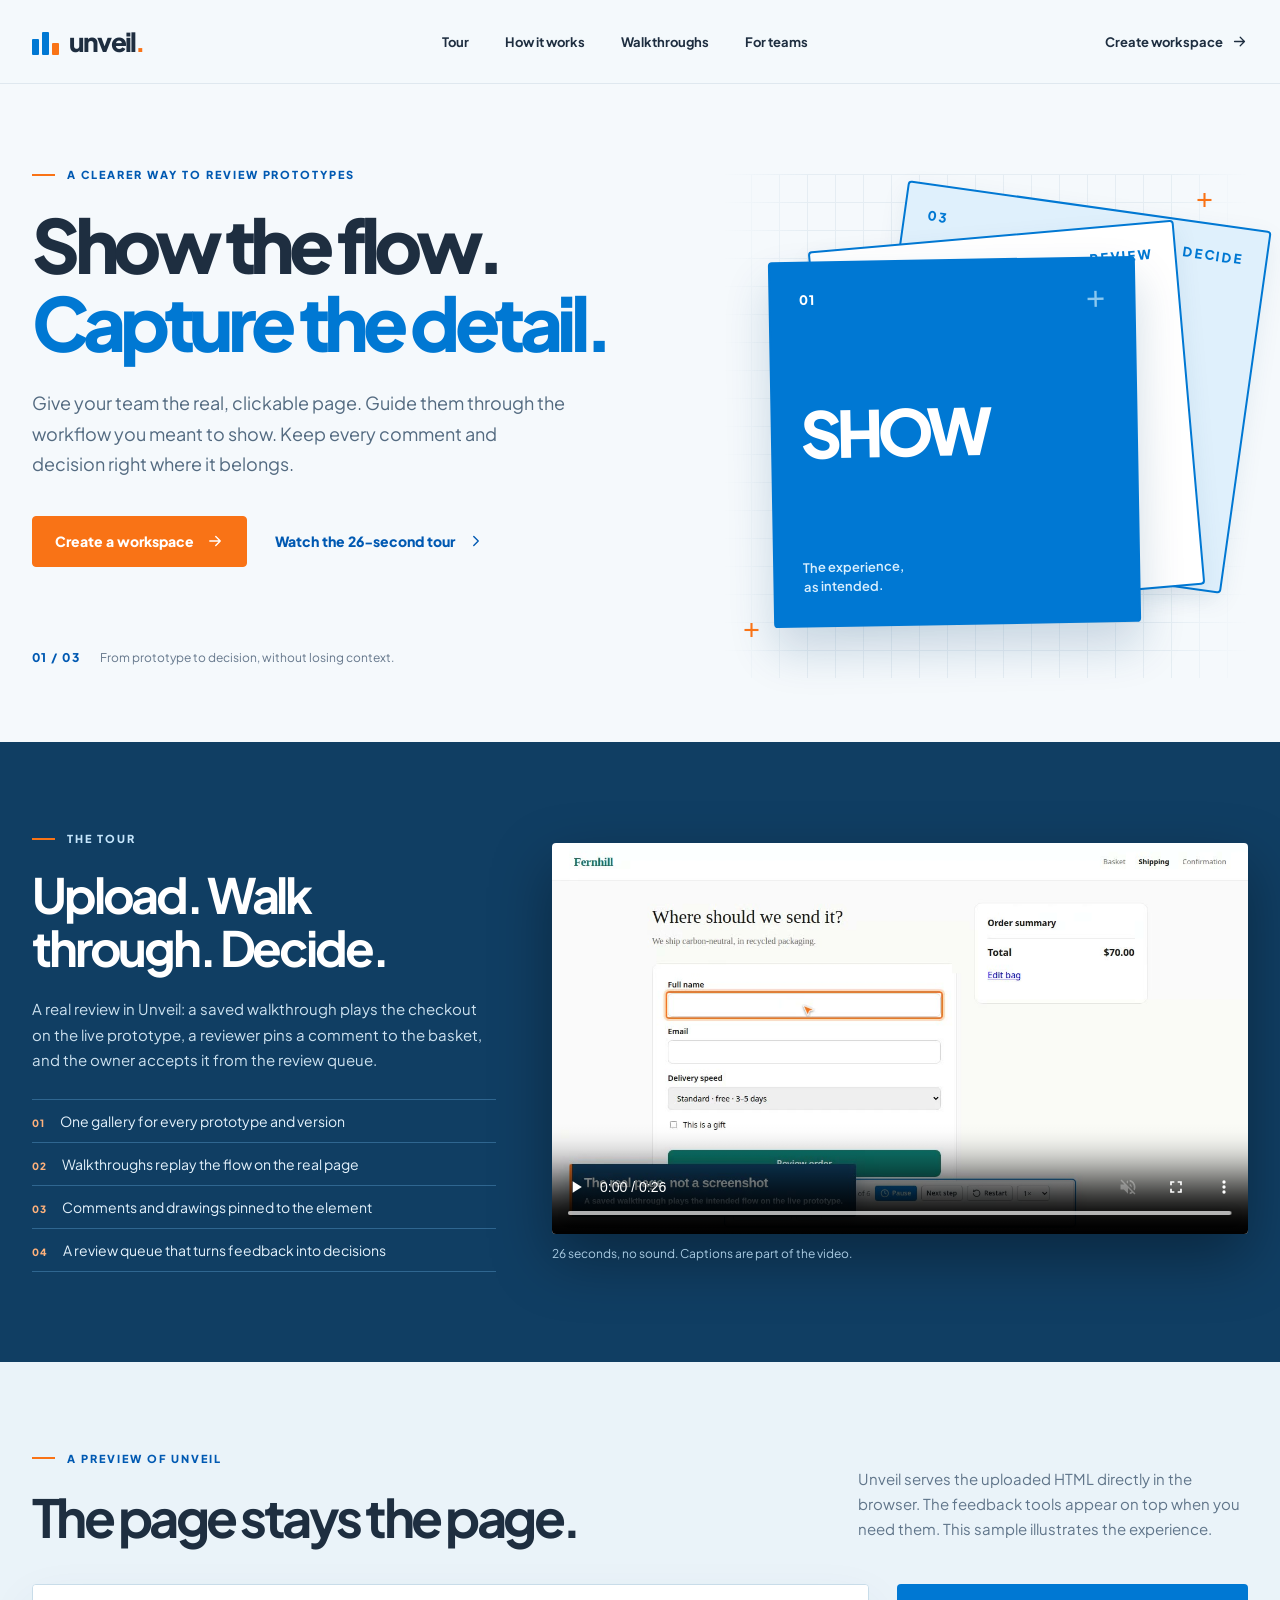
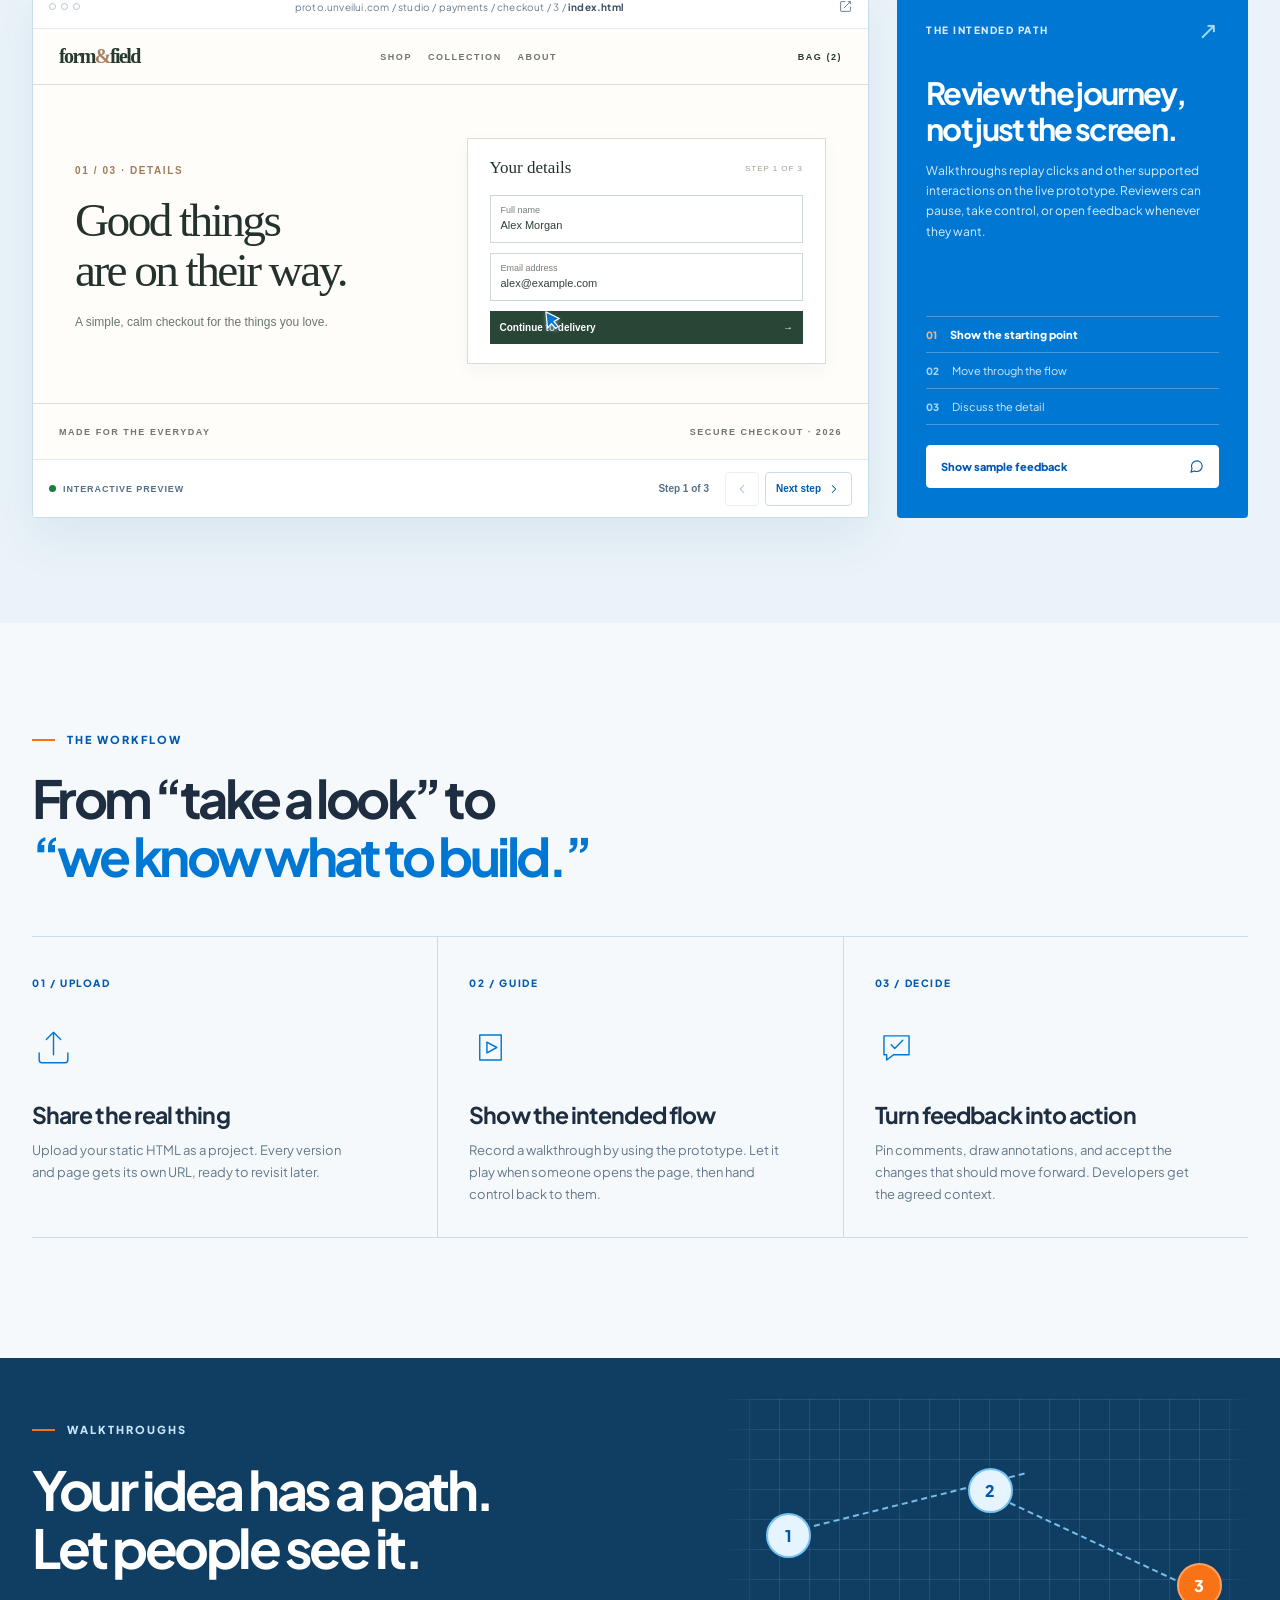
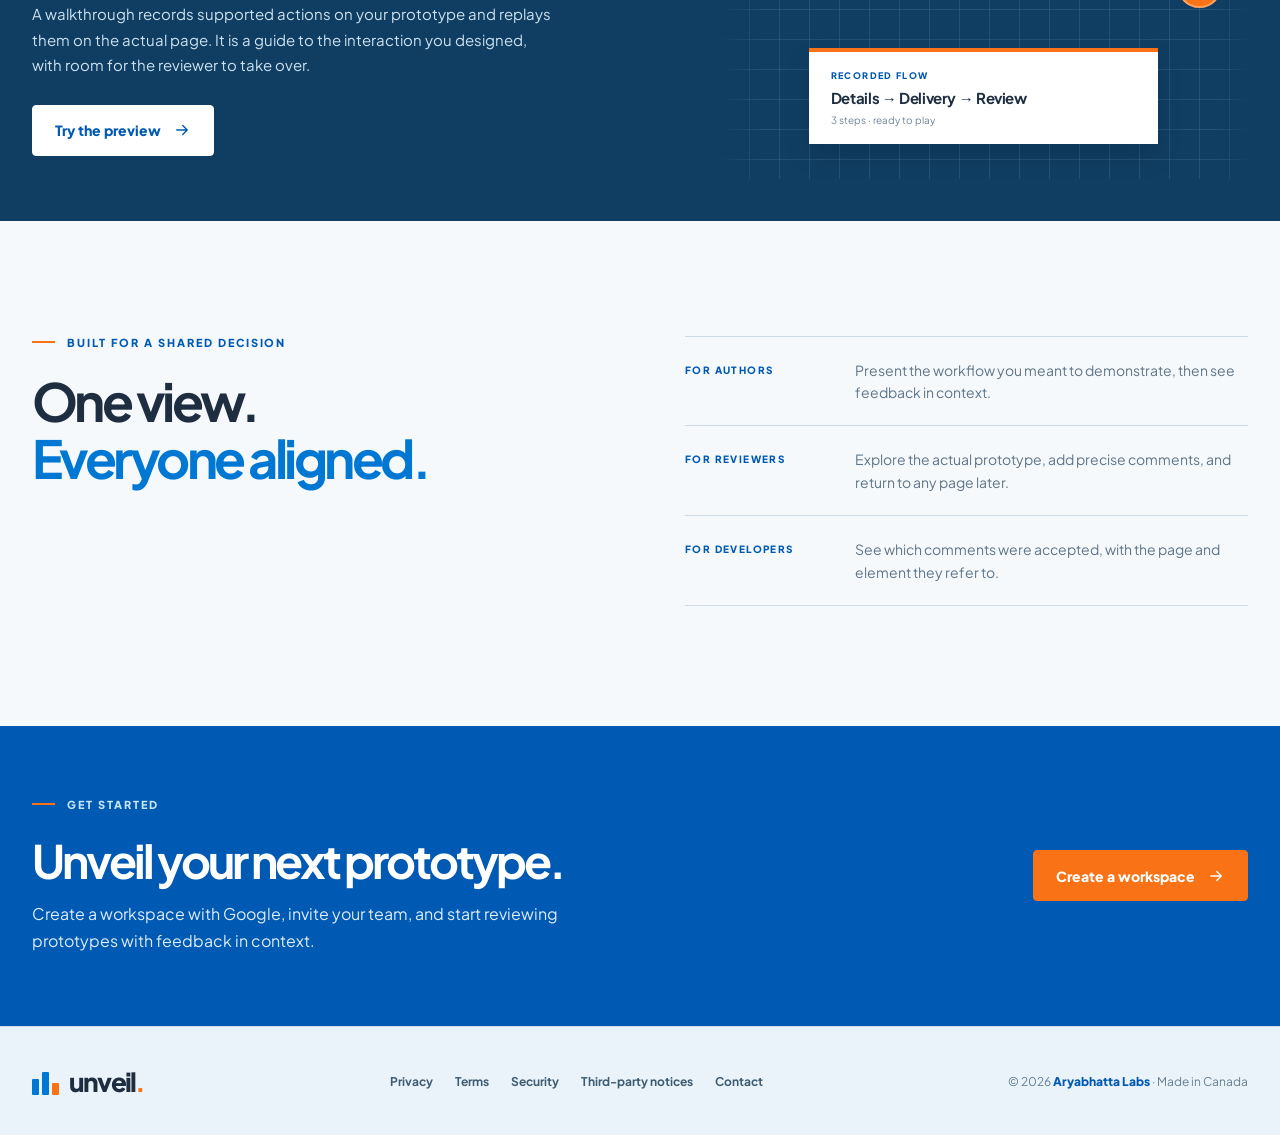
==== commit 9fff2eee: "Update marketing site for self-serve signup" ====
--- a/public/index.html
+++ b/public/index.html
@@ -30,7 +30,7 @@
         <a href="#walkthroughs">Walkthroughs</a>
         <a href="#for-teams">For teams</a>
       </nav>
-      <a class="header-link" href="contact/?interest=access">Request access <svg viewBox="0 0 24 24" aria-hidden="true"><path d="M5 12h14m-6-6 6 6-6 6"/></svg></a>
+      <a class="header-link" href="https://app.unveilui.com/signup">Create workspace <svg viewBox="0 0 24 24" aria-hidden="true"><path d="M5 12h14m-6-6 6 6-6 6"/></svg></a>
     </div>
   </header>
 
@@ -41,7 +41,7 @@
         <h1 id="hero-title">Show the flow.<br><span>Capture the detail.</span></h1>
         <p class="hero-lede">Give your team the real, clickable page. Guide them through the workflow you meant to show. Keep every comment and decision right where it belongs.</p>
         <div class="hero-actions">
-          <a class="button button-primary" href="contact/?interest=access">Request early access <svg viewBox="0 0 24 24" aria-hidden="true"><path d="M5 12h14m-6-6 6 6-6 6"/></svg></a>
+          <a class="button button-primary" href="https://app.unveilui.com/signup">Create a workspace <svg viewBox="0 0 24 24" aria-hidden="true"><path d="M5 12h14m-6-6 6 6-6 6"/></svg></a>
           <a class="button button-text" href="#tour">Watch the 26-second tour <svg viewBox="0 0 24 24" aria-hidden="true"><path d="m9 18 6-6-6-6"/></svg></a>
         </div>
         <div class="hero-footnote"><span class="footnote-mark" aria-hidden="true">01 / 03</span><span>From prototype to decision, without losing context.</span></div>
@@ -135,11 +135,11 @@
     <section class="cta-section" aria-labelledby="cta-title">
       <div class="shell cta-inner">
         <div>
-          <p class="eyebrow light"><span class="eyebrow-line"></span> Early access</p>
+          <p class="eyebrow light"><span class="eyebrow-line"></span> Get started</p>
           <h2 id="cta-title">Unveil your next prototype.</h2>
-          <p>We're onboarding product teams one workspace at a time. Tell us about your team and we'll set yours up at <strong>app.unveilui.com</strong>.</p>
+          <p>Create a workspace with Google, invite your team, and start reviewing prototypes with feedback in context.</p>
         </div>
-        <a class="button button-primary" href="contact/?interest=access">Request early access <svg viewBox="0 0 24 24" aria-hidden="true"><path d="M5 12h14m-6-6 6 6-6 6"/></svg></a>
+        <a class="button button-primary" href="https://app.unveilui.com/signup">Create a workspace <svg viewBox="0 0 24 24" aria-hidden="true"><path d="M5 12h14m-6-6 6 6-6 6"/></svg></a>
       </div>
     </section>
   </main>
